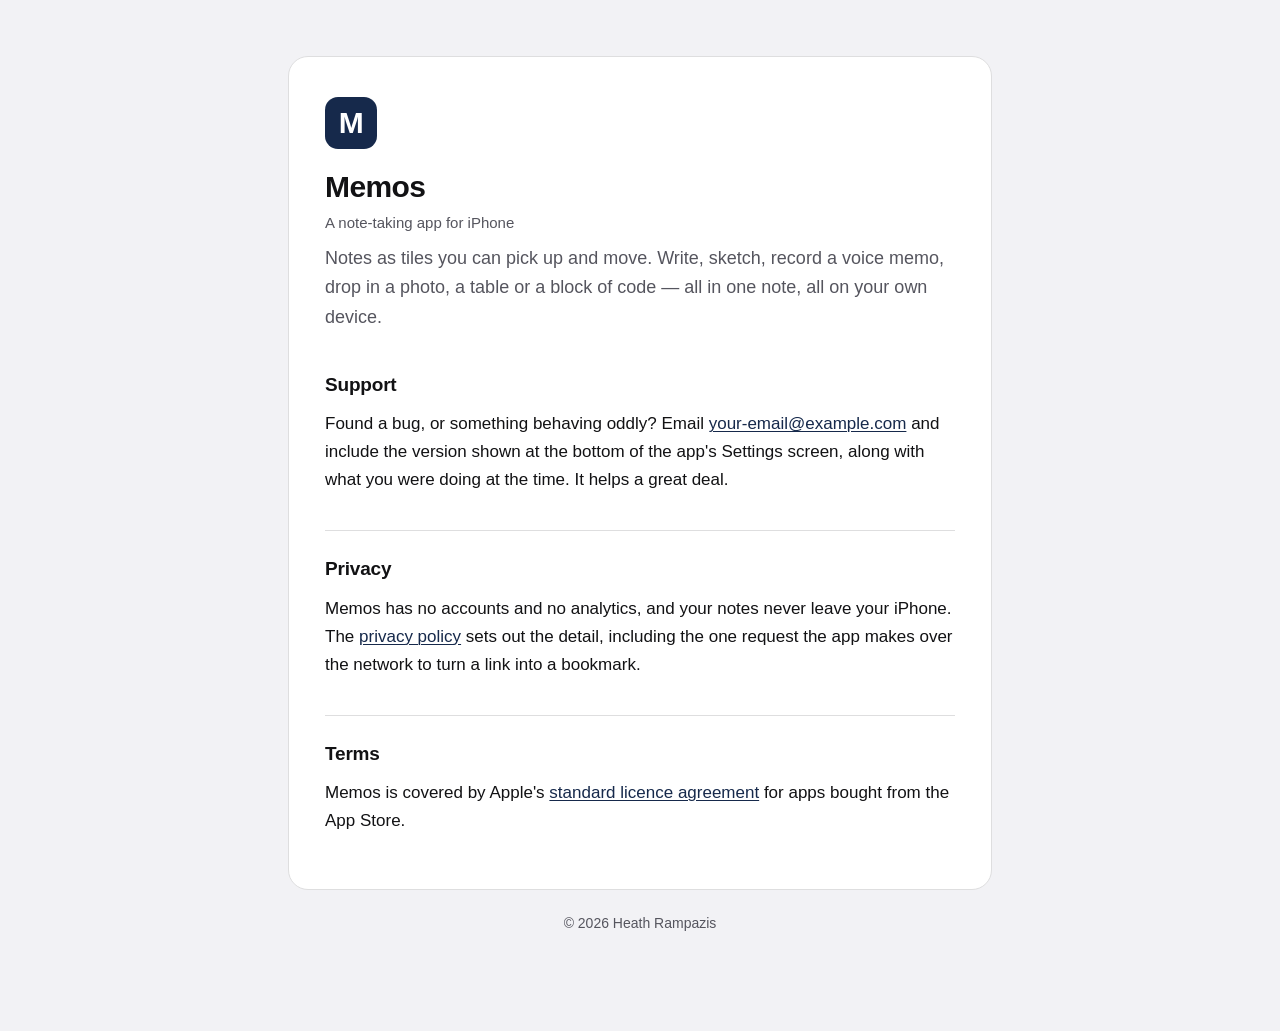
==== docs/index.html @ d0b9a47e "added privacy information" ====
<!DOCTYPE html>
<html lang="en">
<head>
<meta charset="utf-8">
<meta name="viewport" content="width=device-width, initial-scale=1">
<title>Memos — Support</title>
<meta name="description" content="Support and privacy information for Memos, a note-taking app for iPhone.">
<link rel="stylesheet" href="style.css">
</head>
<body>
<main>
	<div class="mark">M</div>
	<h1>Memos</h1>
	<p class="meta">A note-taking app for iPhone</p>
	<p class="lede">Notes as tiles you can pick up and move. Write, sketch, record a voice memo, drop in a photo, a table or a block of code &mdash; all in one note, all on your own device.</p>

	<h2>Support</h2>
	<p>Found a bug, or something behaving oddly? Email <a href="mailto:your-email@example.com">your-email@example.com</a> and include the version shown at the bottom of the app's Settings screen, along with what you were doing at the time. It helps a great deal.</p>

	<h2>Privacy</h2>
	<p>Memos has no accounts and no analytics, and your notes never leave your iPhone. The <a href="privacy.html">privacy policy</a> sets out the detail, including the one request the app makes over the network to turn a link into a bookmark.</p>

	<h2>Terms</h2>
	<p>Memos is covered by Apple's <a href="https://www.apple.com/legal/internet-services/itunes/dev/stdeula/">standard licence agreement</a> for apps bought from the App Store.</p>
</main>
<footer>&copy; 2026 Heath Rampazis</footer>
</body>
</html>
---- docs/style.css ----
:root {
	--canvas: #f2f2f5;
	--surface: #ffffff;
	--ink: #121214;
	--ink-soft: #55555e;
	--line: #dededf;
	--accent: #16294b;
}

@media (prefers-color-scheme: dark) {
	:root {
		--canvas: #0e0e10;
		--surface: #17171a;
		--ink: #f2f2f4;
		--ink-soft: #a0a0a8;
		--line: #2a2a2e;
		--accent: #a8bde0;
	}
}

* { box-sizing: border-box; }

body {
	margin: 0;
	padding: 56px 16px 96px;
	background: var(--canvas);
	color: var(--ink);
	font: 17px/1.65 -apple-system, BlinkMacSystemFont, "Segoe UI", Helvetica, Arial, sans-serif;
	-webkit-text-size-adjust: 100%;
}

main {
	max-width: 44rem;
	margin: 0 auto;
	background: var(--surface);
	border: 1px solid var(--line);
	border-radius: 20px;
	padding: 40px 36px;
}

@media (max-width: 34rem) {
	main { padding: 28px 22px; border-radius: 16px; }
	body { padding-top: 28px; }
}

.mark {
	display: inline-flex;
	align-items: center;
	justify-content: center;
	width: 52px;
	height: 52px;
	border-radius: 13px;
	background: var(--accent);
	color: #fff;
	font-size: 30px;
	font-weight: 700;
	letter-spacing: -0.02em;
	margin-bottom: 20px;
}

@media (prefers-color-scheme: dark) {
	.mark { color: #0e0e10; }
}

h1 {
	font-size: 30px;
	line-height: 1.2;
	letter-spacing: -0.02em;
	margin: 0 0 6px;
}

h2 {
	font-size: 19px;
	letter-spacing: -0.01em;
	margin: 36px 0 10px;
	padding-top: 22px;
	border-top: 1px solid var(--line);
}

h2:first-of-type { border-top: 0; padding-top: 0; }

.meta {
	color: var(--ink-soft);
	font-size: 15px;
	margin: 0 0 8px;
}

.lede {
	font-size: 18px;
	color: var(--ink-soft);
	margin: 0 0 4px;
}

p { margin: 0 0 14px; }
ul { margin: 0 0 14px; padding-left: 22px; }
li { margin-bottom: 7px; }

a { color: var(--accent); text-decoration-thickness: 1px; text-underline-offset: 2px; }

strong { font-weight: 600; }

footer {
	max-width: 44rem;
	margin: 22px auto 0;
	color: var(--ink-soft);
	font-size: 14px;
	text-align: center;
}
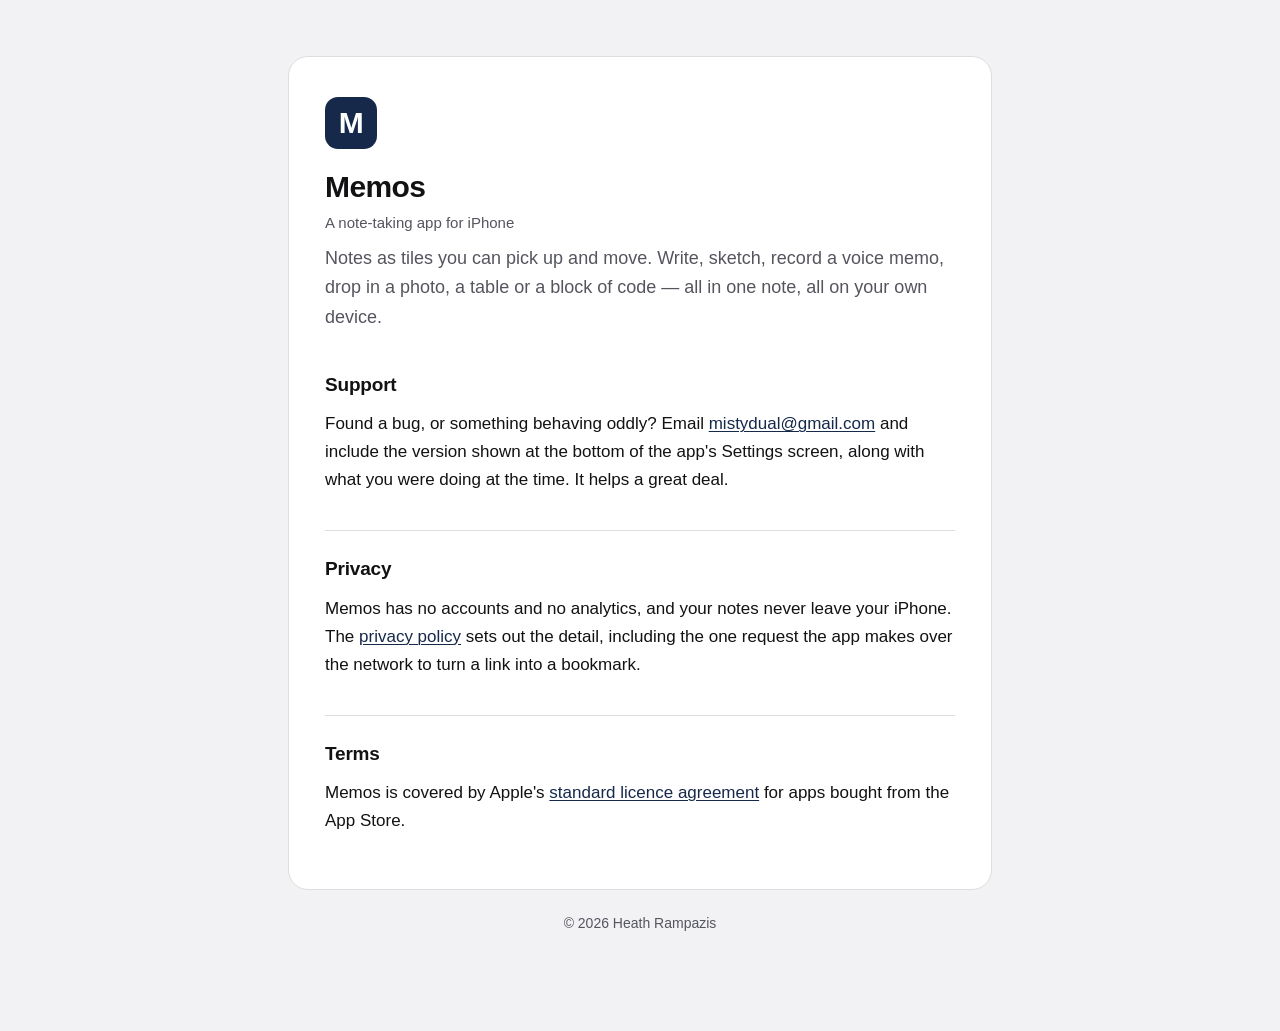
==== commit 974b65f0: "Add privacy policy, privacy manifest and in-app legal links" ====
--- a/docs/index.html
+++ b/docs/index.html
@@ -15,7 +15,7 @@
 	<p class="lede">Notes as tiles you can pick up and move. Write, sketch, record a voice memo, drop in a photo, a table or a block of code &mdash; all in one note, all on your own device.</p>
 
 	<h2>Support</h2>
-	<p>Found a bug, or something behaving oddly? Email <a href="mailto:your-email@example.com">your-email@example.com</a> and include the version shown at the bottom of the app's Settings screen, along with what you were doing at the time. It helps a great deal.</p>
+	<p>Found a bug, or something behaving oddly? Email <a href="mailto:mistydual@gmail.com">mistydual@gmail.com</a> and include the version shown at the bottom of the app's Settings screen, along with what you were doing at the time. It helps a great deal.</p>
 
 	<h2>Privacy</h2>
 	<p>Memos has no accounts and no analytics, and your notes never leave your iPhone. The <a href="privacy.html">privacy policy</a> sets out the detail, including the one request the app makes over the network to turn a link into a bookmark.</p>
